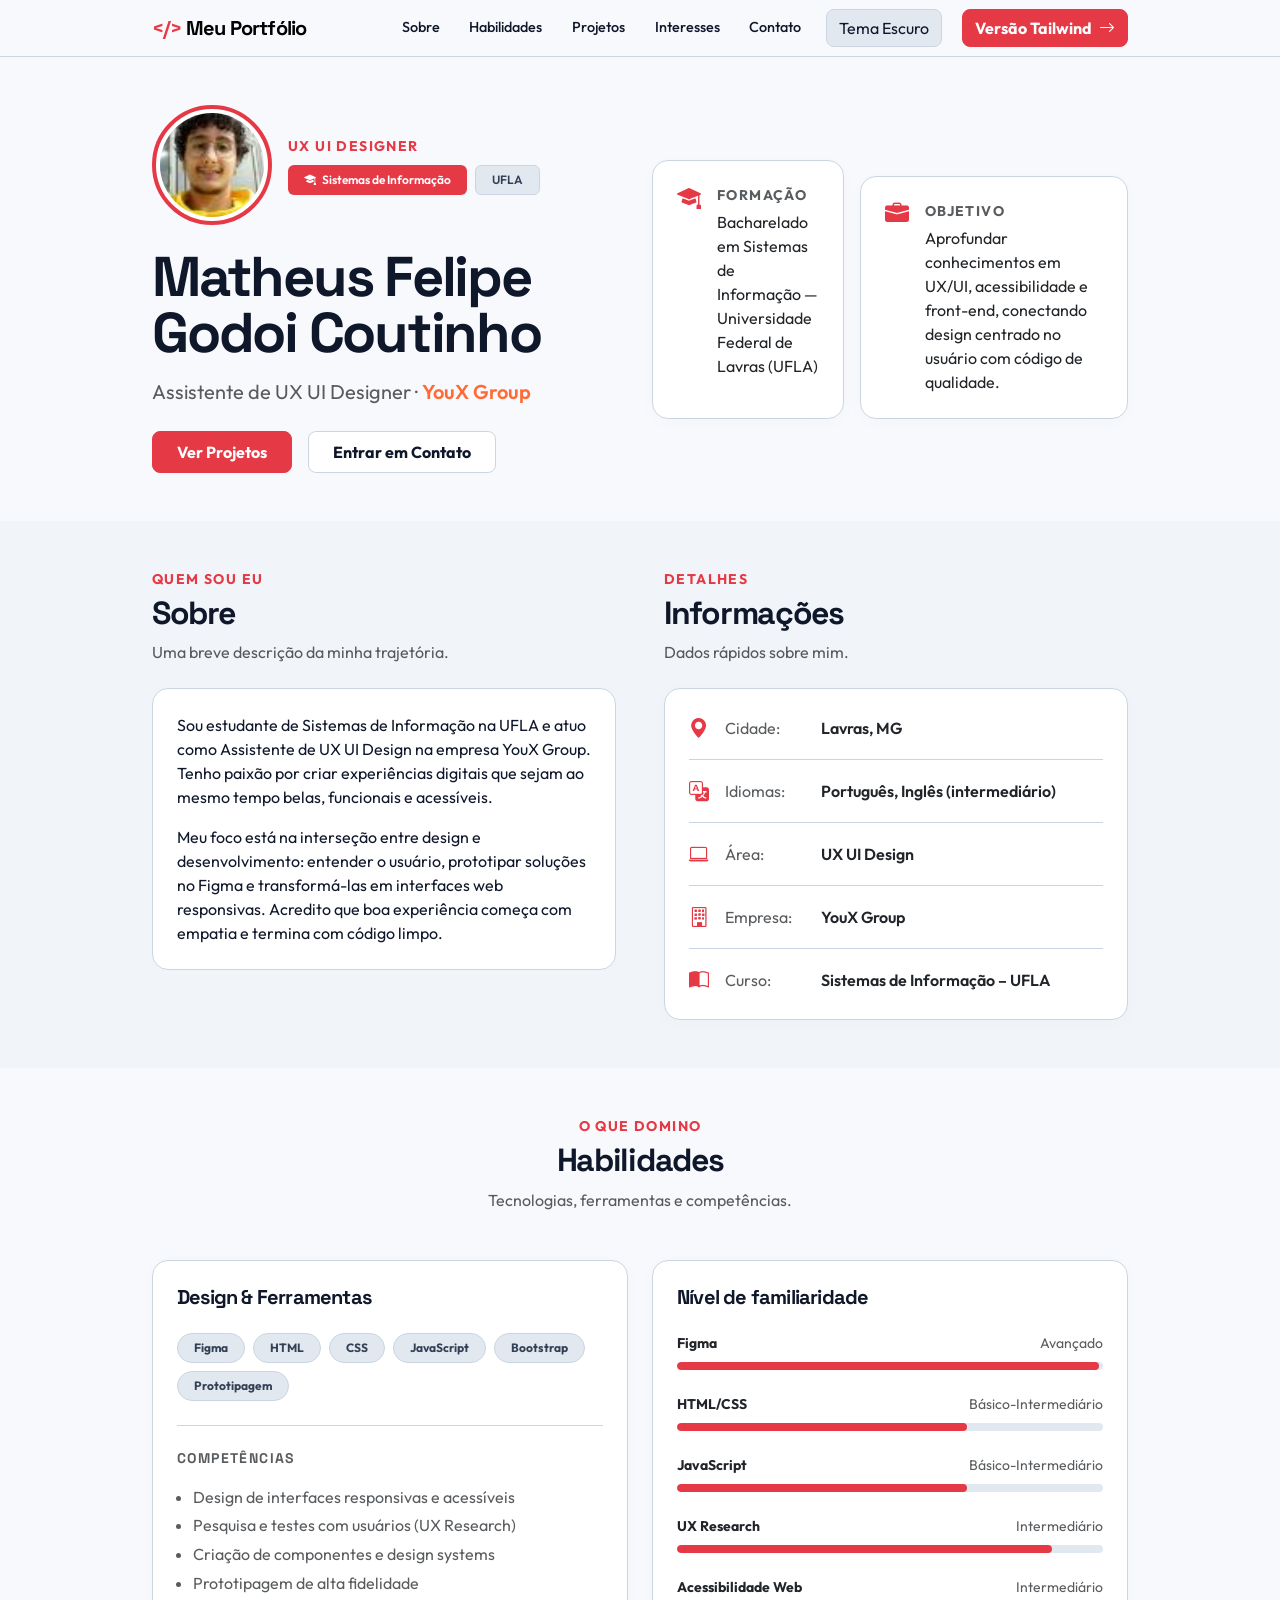
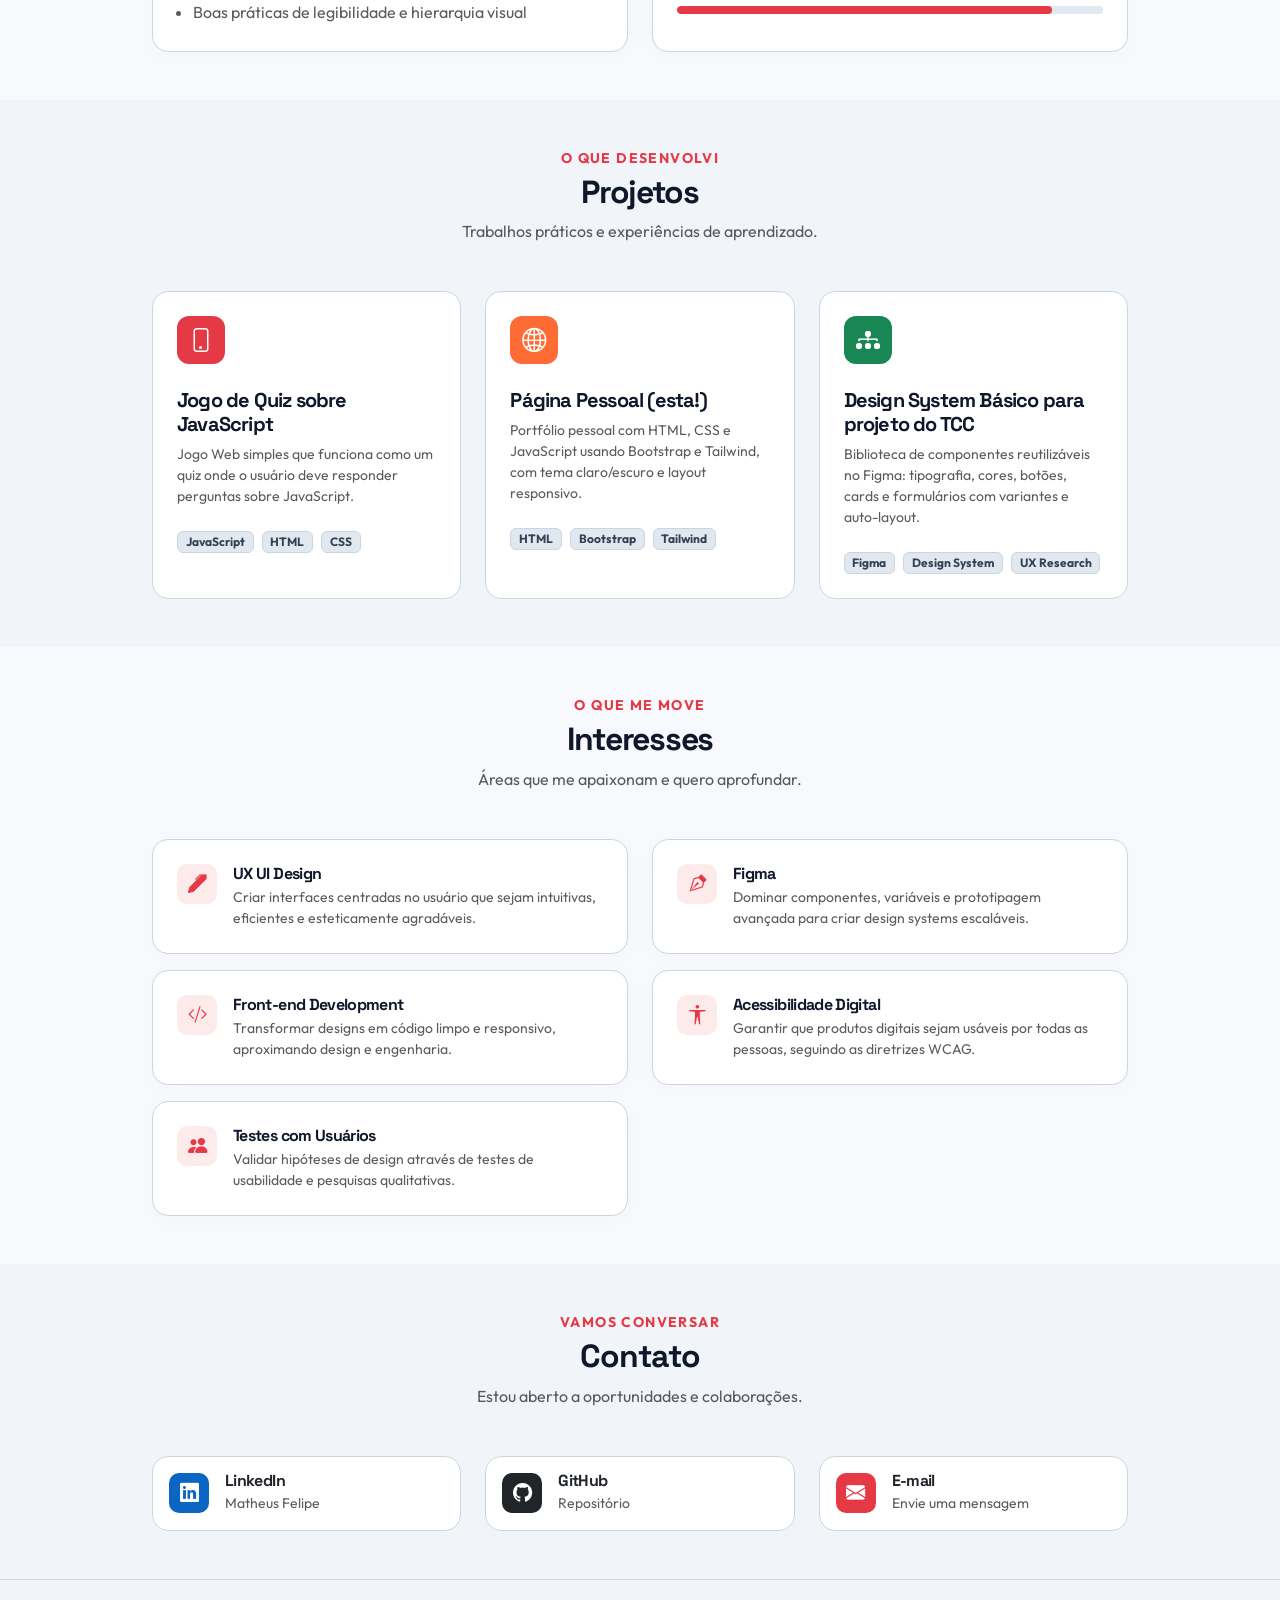
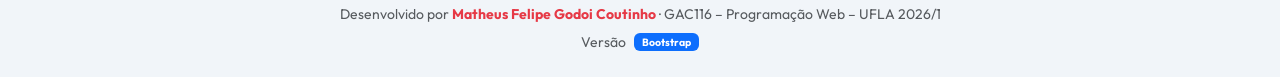
==== bootstrap.html @ 898bd8d2 "Update na organização e estrutura do código update na estruturação para funcionar no github pages" ====
<!DOCTYPE html>
<html lang="pt-BR" data-bs-theme="light">
<head>
  <meta charset="UTF-8">
  <meta name="viewport" content="width=device-width, initial-scale=1.0">
  <title>Matheus Felipe – Portfólio (Bootstrap)</title>
  
  <link rel="preconnect" href="https://fonts.googleapis.com">
  <link rel="preconnect" href="https://fonts.gstatic.com" crossorigin>
  <link href="https://fonts.googleapis.com/css2?family=Outfit:wght@300;400;500;600&family=Space+Grotesk:wght@500;700;800&display=swap" rel="stylesheet">
  
  <link href="https://cdn.jsdelivr.net/npm/bootstrap@5.3.3/dist/css/bootstrap.min.css" rel="stylesheet">
  <link rel="stylesheet" href="https://cdn.jsdelivr.net/npm/bootstrap-icons@1.11.3/font/bootstrap-icons.min.css">
  
  <link rel="stylesheet" href="bootstrap-assets/css/style.css">
</head>
<body>

  <nav class="navbar navbar-expand-lg sticky-top custom-nav backdrop-blur">
    <div class="container max-w-custom">
      <a class="navbar-brand font-display fw-bold" href="#hero">
        <span class="text-accent">&lt;/&gt;</span> Meu Portfólio
      </a>
      
      <button class="navbar-toggler border-0 shadow-none" type="button" data-bs-toggle="collapse" data-bs-target="#navMenu" aria-controls="navMenu" aria-expanded="false" aria-label="Toggle navigation">
        <i class="bi bi-list fs-1 text-body"></i>
      </button>
      
      <div class="collapse navbar-collapse" id="navMenu">
        <ul class="navbar-nav ms-auto align-items-lg-center gap-1 mt-3 mt-lg-0">
          <li class="nav-item"><a class="nav-link custom-nav-link" href="#sobre">Sobre</a></li>
          <li class="nav-item"><a class="nav-link custom-nav-link" href="#habilidades">Habilidades</a></li>
          <li class="nav-item"><a class="nav-link custom-nav-link" href="#projetos">Projetos</a></li>
          <li class="nav-item"><a class="nav-link custom-nav-link" href="#interesses">Interesses</a></li>
          <li class="nav-item"><a class="nav-link custom-nav-link" href="#contato">Contato</a></li>
          
          <li class="nav-item ms-lg-2 my-2 my-lg-0">
            <button id="themeBtn" class="btn btn-theme-toggle w-100 text-start text-lg-center">Alternar Tema</button>
          </li>
          
          <li class="nav-item ms-lg-3">
            <a href="index.html" class="btn btn-accent text-white fw-bold w-100 rounded-3">
              Versão Tailwind <i class="bi bi-arrow-right ms-1"></i>
            </a>
          </li>
        </ul>
      </div>
    </div>
  </nav>

  <section id="hero" class="py-5 pt-lg-5 pb-lg-5 overflow-hidden position-relative">
    <div class="container max-w-custom position-relative z-1">
      <div class="row align-items-center gy-5">
        
        <div class="col-lg-6 fade-in">
          <div class="d-flex align-items-center gap-3 mb-4">
            <div class="avatar-ring overflow-hidden flex-shrink-0">
              <img src="img/avatar.jpg" alt="Foto de Matheus Felipe" class="w-100 h-100 object-fit-cover">
            </div>
            <div>
              <p class="text-accent fw-bold text-uppercase tracking-wide small mb-2">UX UI Designer</p>
              <div class="d-flex flex-wrap gap-2">
                <span class="badge bg-accent text-white px-3 py-2 rounded-2 fw-semibold">
                  <i class="bi bi-mortarboard-fill me-1"></i> Sistemas de Informação
                </span>
                <span class="badge custom-badge px-3 py-2 rounded-2 fw-semibold">UFLA</span>
              </div>
            </div>
          </div>
          
          <h1 class="font-display display-4 fw-bolder lh-1 mb-3">Matheus Felipe<br>Godoi Coutinho</h1>
          <p class="text-muted fs-5 mb-4">
            Assistente de UX UI Designer · <span class="fw-semibold" style="color: #ff6b35;">YouX Group</span>
          </p>
          
          <div class="d-flex flex-wrap gap-3">
            <a href="#projetos" class="btn btn-accent text-white fw-bold px-4 py-2 rounded-3">Ver Projetos</a>
            <a href="#contato" class="btn btn-outline-custom fw-bold px-4 py-2 rounded-3">Entrar em Contato</a>
          </div>
        </div>
        
        <div class="col-lg-6 fade-in" style="transition-delay: 0.15s;">
          <div class="d-flex flex-col gap-3">
            <div class="custom-card p-4 rounded-4">
              <div class="d-flex gap-3 align-items-start">
                <i class="bi bi-mortarboard-fill text-accent fs-4 lh-1"></i>
                <div>
                  <p class="text-muted text-uppercase tracking-wide fw-bold small mb-1">Formação</p>
                  <p class="mb-0 text-body">Bacharelado em Sistemas de Informação — Universidade Federal de Lavras (UFLA)</p>
                </div>
              </div>
            </div>
            <div class="custom-card p-4 rounded-4 mt-3">
              <div class="d-flex gap-3 align-items-start">
                <i class="bi bi-briefcase-fill text-accent fs-4 lh-1"></i>
                <div>
                  <p class="text-muted text-uppercase tracking-wide fw-bold small mb-1">Objetivo</p>
                  <p class="mb-0 text-body">Aprofundar conhecimentos em UX/UI, acessibilidade e front-end, conectando design centrado no usuário com código de qualidade.</p>
                </div>
              </div>
            </div>
          </div>
        </div>
        
      </div>
    </div>
  </section>

  <section id="sobre" class="py-5 custom-bg-alt">
    <div class="container max-w-custom">
      <div class="row gy-5 gx-lg-5">
        
        <div class="col-lg-6 fade-in">
          <span class="text-accent fw-bold text-uppercase tracking-wide small mb-1 d-block">Quem sou eu</span>
          <h2 class="font-display fw-bolder mb-2">Sobre</h2>
          <p class="text-muted mb-4">Uma breve descrição da minha trajetória.</p>
          
          <div class="custom-card-alt p-4 rounded-4">
            <p class="mb-3">Sou estudante de Sistemas de Informação na UFLA e atuo como Assistente de UX UI Design na empresa YouX Group. Tenho paixão por criar experiências digitais que sejam ao mesmo tempo belas, funcionais e acessíveis.</p>
            <p class="mb-0">Meu foco está na interseção entre design e desenvolvimento: entender o usuário, prototipar soluções no Figma e transformá-las em interfaces web responsivas. Acredito que boa experiência começa com empatia e termina com código limpo.</p>
          </div>
        </div>
        
        <div class="col-lg-6 fade-in" style="transition-delay: 0.1s;">
          <span class="text-accent fw-bold text-uppercase tracking-wide small mb-1 d-block">Detalhes</span>
          <h2 class="font-display fw-bolder mb-2">Informações</h2>
          <p class="text-muted mb-4">Dados rápidos sobre mim.</p>
          
          <div class="custom-card p-4 rounded-4">
            <ul class="list-unstyled mb-0 d-flex flex-column gap-3">
              <li class="d-flex align-items-center gap-3 border-bottom custom-border pb-3">
                <i class="bi bi-geo-alt-fill text-accent fs-5"></i>
                <span class="text-muted" style="width: 80px;">Cidade:</span>
                <span class="fw-semibold text-body">Lavras, MG</span>
              </li>
              <li class="d-flex align-items-center gap-3 border-bottom custom-border pb-3">
                <i class="bi bi-translate text-accent fs-5"></i>
                <span class="text-muted" style="width: 80px;">Idiomas:</span>
                <span class="fw-semibold text-body">Português, Inglês (intermediário)</span>
              </li>
              <li class="d-flex align-items-center gap-3 border-bottom custom-border pb-3">
                <i class="bi bi-laptop text-accent fs-5"></i>
                <span class="text-muted" style="width: 80px;">Área:</span>
                <span class="fw-semibold text-body">UX UI Design</span>
              </li>
              <li class="d-flex align-items-center gap-3 border-bottom custom-border pb-3">
                <i class="bi bi-building text-accent fs-5"></i>
                <span class="text-muted" style="width: 80px;">Empresa:</span>
                <span class="fw-semibold text-body">YouX Group</span>
              </li>
              <li class="d-flex align-items-center gap-3">
                <i class="bi bi-book-half text-accent fs-5"></i>
                <span class="text-muted" style="width: 80px;">Curso:</span>
                <span class="fw-semibold text-body">Sistemas de Informação – UFLA</span>
              </li>
            </ul>
          </div>
        </div>
        
      </div>
    </div>
  </section>

  <section id="habilidades" class="py-5">
    <div class="container max-w-custom">
      <div class="text-center mb-5 fade-in">
        <span class="text-accent fw-bold text-uppercase tracking-wide small d-block mb-1">O que domino</span>
        <h2 class="font-display fw-bolder mb-0">Habilidades</h2>
        <p class="text-muted mt-2">Tecnologias, ferramentas e competências.</p>
      </div>
      
      <div class="row gy-4">
        <div class="col-lg-6 fade-in">
          <div class="custom-card p-4 rounded-4 h-100">
            <h5 class="font-display fw-bold mb-4">Design & Ferramentas</h5>
            <div class="d-flex flex-wrap gap-2 mb-4 pb-4 border-bottom custom-border">
              <span class="badge custom-badge rounded-pill px-3 py-2">Figma</span>
              <span class="badge custom-badge rounded-pill px-3 py-2">HTML</span>
              <span class="badge custom-badge rounded-pill px-3 py-2">CSS</span>
              <span class="badge custom-badge rounded-pill px-3 py-2">JavaScript</span>
              <span class="badge custom-badge rounded-pill px-3 py-2">Bootstrap</span>
              <span class="badge custom-badge rounded-pill px-3 py-2">Prototipagem</span>
            </div>
            <h6 class="text-muted text-uppercase tracking-wide fw-bold small mb-3">Competências</h6>
            <ul class="text-muted ps-3 mb-0" style="line-height: 1.8;">
              <li>Design de interfaces responsivas e acessíveis</li>
              <li>Pesquisa e testes com usuários (UX Research)</li>
              <li>Criação de componentes e design systems</li>
              <li>Prototipagem de alta fidelidade</li>
              <li>Boas práticas de legibilidade e hierarquia visual</li>
            </ul>
          </div>
        </div>
        
        <div class="col-lg-6 fade-in" style="transition-delay: 0.1s;">
          <div class="custom-card p-4 rounded-4 h-100">
            <h5 class="font-display fw-bold mb-4">Nível de familiaridade</h5>
            <div class="d-flex flex-column gap-4">
              
              <div>
                <div class="d-flex justify-content-between small mb-2">
                  <span class="fw-bold text-body">Figma</span>
                  <span class="text-muted">Avançado</span>
                </div>
                <div class="progress custom-progress" style="height: 8px;">
                  <div class="progress-bar custom-progress-bar" role="progressbar" data-width="99%" style="width: 0%;"></div>
                </div>
              </div>
              
              <div>
                <div class="d-flex justify-content-between small mb-2">
                  <span class="fw-bold text-body">HTML/CSS</span>
                  <span class="text-muted">Básico-Intermediário</span>
                </div>
                <div class="progress custom-progress" style="height: 8px;">
                  <div class="progress-bar custom-progress-bar" role="progressbar" data-width="68%" style="width: 0%;"></div>
                </div>
              </div>
              
              <div>
                <div class="d-flex justify-content-between small mb-2">
                  <span class="fw-bold text-body">JavaScript</span>
                  <span class="text-muted">Básico-Intermediário</span>
                </div>
                <div class="progress custom-progress" style="height: 8px;">
                  <div class="progress-bar custom-progress-bar" role="progressbar" data-width="68%" style="width: 0%;"></div>
                </div>
              </div>
              
              <div>
                <div class="d-flex justify-content-between small mb-2">
                  <span class="fw-bold text-body">UX Research</span>
                  <span class="text-muted">Intermediário</span>
                </div>
                <div class="progress custom-progress" style="height: 8px;">
                  <div class="progress-bar custom-progress-bar" role="progressbar" data-width="88%" style="width: 0%;"></div>
                </div>
              </div>
              
              <div>
                <div class="d-flex justify-content-between small mb-2">
                  <span class="fw-bold text-body">Acessibilidade Web</span>
                  <span class="text-muted">Intermediário</span>
                </div>
                <div class="progress custom-progress" style="height: 8px;">
                  <div class="progress-bar custom-progress-bar" role="progressbar" data-width="88%" style="width: 0%;"></div>
                </div>
              </div>

            </div>
          </div>
        </div>
      </div>
    </div>
  </section>

  <section id="projetos" class="py-5 custom-bg-alt">
    <div class="container max-w-custom">
      <div class="text-center mb-5 fade-in">
        <span class="text-accent fw-bold text-uppercase tracking-wide small d-block mb-1">O que desenvolvi</span>
        <h2 class="font-display fw-bolder mb-0">Projetos</h2>
        <p class="text-muted mt-2">Trabalhos práticos e experiências de aprendizado.</p>
      </div>
      
      <div class="row gy-4">
        
        <div class="col-md-6 col-lg-4 fade-in">
          <div class="custom-card-alt p-4 rounded-4 h-100 proj-card">
            <div class="icon-box bg-accent text-white mb-4"><i class="bi bi-phone"></i></div>
            <h5 class="font-display fw-bold mb-2">Jogo de Quiz sobre JavaScript</h5>
            <p class="text-muted small mb-4">Jogo Web simples que funciona como um quiz onde o usuário deve responder perguntas sobre JavaScript.</p>
            <div class="d-flex flex-wrap gap-2 mt-auto">
              <span class="badge custom-badge">JavaScript</span>
              <span class="badge custom-badge">HTML</span>
              <span class="badge custom-badge">CSS</span>
            </div>
          </div>
        </div>
        
        <div class="col-md-6 col-lg-4 fade-in" style="transition-delay: 0.1s;">
          <div class="custom-card-alt p-4 rounded-4 h-100 proj-card" style="--card-hover-border: #ff6b35;">
            <div class="icon-box text-white mb-4" style="background:#ff6b35;"><i class="bi bi-globe2"></i></div>
            <h5 class="font-display fw-bold mb-2">Página Pessoal (esta!)</h5>
            <p class="text-muted small mb-4">Portfólio pessoal com HTML, CSS e JavaScript usando Bootstrap e Tailwind, com tema claro/escuro e layout responsivo.</p>
            <div class="d-flex flex-wrap gap-2 mt-auto">
              <span class="badge custom-badge">HTML</span>
              <span class="badge custom-badge">Bootstrap</span>
              <span class="badge custom-badge">Tailwind</span>
            </div>
          </div>
        </div>
        
        <div class="col-md-6 col-lg-4 fade-in" style="transition-delay: 0.2s;">
          <div class="custom-card-alt p-4 rounded-4 h-100 proj-card" style="--card-hover-border: #198754;">
            <div class="icon-box text-white mb-4" style="background:#198754;"><i class="bi bi-diagram-3-fill"></i></div>
            <h5 class="font-display fw-bold mb-2">Design System Básico para projeto do TCC</h5>
            <p class="text-muted small mb-4">Biblioteca de componentes reutilizáveis no Figma: tipografia, cores, botões, cards e formulários com variantes e auto-layout.</p>
            <div class="d-flex flex-wrap gap-2 mt-auto">
              <span class="badge custom-badge">Figma</span>
              <span class="badge custom-badge">Design System</span>
              <span class="badge custom-badge">UX Research</span>
            </div>
          </div>
        </div>

      </div>
    </div>
  </section>

  <section id="interesses" class="py-5">
    <div class="container max-w-custom">
      <div class="text-center mb-5 fade-in">
        <span class="text-accent fw-bold text-uppercase tracking-wide small d-block mb-1">O que me move</span>
        <h2 class="font-display fw-bolder mb-0">Interesses</h2>
        <p class="text-muted mt-2">Áreas que me apaixonam e quero aprofundar.</p>
      </div>
      
      <div class="row gy-3">
        <div class="col-md-6 fade-in">
          <div class="custom-card p-3 p-md-4 rounded-4 d-flex gap-3 align-items-start proj-card">
            <div class="icon-box-sm bg-custom-light text-accent flex-shrink-0"><i class="bi bi-pen-fill"></i></div>
            <div>
              <h6 class="font-display fw-bold mb-1">UX UI Design</h6>
              <p class="text-muted small mb-0">Criar interfaces centradas no usuário que sejam intuitivas, eficientes e esteticamente agradáveis.</p>
            </div>
          </div>
        </div>
        
        <div class="col-md-6 fade-in" style="transition-delay: 0.1s;">
          <div class="custom-card p-3 p-md-4 rounded-4 d-flex gap-3 align-items-start proj-card">
            <div class="icon-box-sm bg-custom-light text-accent flex-shrink-0"><i class="bi bi-vector-pen"></i></div>
            <div>
              <h6 class="font-display fw-bold mb-1">Figma</h6>
              <p class="text-muted small mb-0">Dominar componentes, variáveis e prototipagem avançada para criar design systems escaláveis.</p>
            </div>
          </div>
        </div>
        
        <div class="col-md-6 fade-in" style="transition-delay: 0.15s;">
          <div class="custom-card p-3 p-md-4 rounded-4 d-flex gap-3 align-items-start proj-card">
            <div class="icon-box-sm bg-custom-light text-accent flex-shrink-0"><i class="bi bi-code-slash"></i></div>
            <div>
              <h6 class="font-display fw-bold mb-1">Front-end Development</h6>
              <p class="text-muted small mb-0">Transformar designs em código limpo e responsivo, aproximando design e engenharia.</p>
            </div>
          </div>
        </div>
        
        <div class="col-md-6 fade-in" style="transition-delay: 0.2s;">
          <div class="custom-card p-3 p-md-4 rounded-4 d-flex gap-3 align-items-start proj-card">
            <div class="icon-box-sm bg-custom-light text-accent flex-shrink-0"><i class="bi bi-universal-access"></i></div>
            <div>
              <h6 class="font-display fw-bold mb-1">Acessibilidade Digital</h6>
              <p class="text-muted small mb-0">Garantir que produtos digitais sejam usáveis por todas as pessoas, seguindo as diretrizes WCAG.</p>
            </div>
          </div>
        </div>
        
        <div class="col-md-6 fade-in" style="transition-delay: 0.25s;">
          <div class="custom-card p-3 p-md-4 rounded-4 d-flex gap-3 align-items-start proj-card">
            <div class="icon-box-sm bg-custom-light text-accent flex-shrink-0"><i class="bi bi-people-fill"></i></div>
            <div>
              <h6 class="font-display fw-bold mb-1">Testes com Usuários</h6>
              <p class="text-muted small mb-0">Validar hipóteses de design através de testes de usabilidade e pesquisas qualitativas.</p>
            </div>
          </div>
        </div>
      </div>
    </div>
  </section>

  <section id="contato" class="py-5 custom-bg-alt">
    <div class="container max-w-custom">
      <div class="text-center mb-5 fade-in">
        <span class="text-accent fw-bold text-uppercase tracking-wide small d-block mb-1">Vamos conversar</span>
        <h2 class="font-display fw-bolder mb-0">Contato</h2>
        <p class="text-muted mt-2">Estou aberto a oportunidades e colaborações.</p>
      </div>
      
      <div class="row justify-content-center gy-3">
        <div class="col-md-4 fade-in">
          <a href="https://www.linkedin.com/in/matheus-felipe-godoi-coutinho" target="_blank" class="text-decoration-none custom-card-alt p-3 rounded-4 d-flex align-items-center gap-3 proj-card d-block">
            <div class="icon-box-sm text-white flex-shrink-0" style="background:#0a66c2;"><i class="bi bi-linkedin"></i></div>
            <div>
              <p class="font-display fw-bold text-body mb-0 lh-1">LinkedIn</p>
              <p class="text-muted small mb-0 mt-1">Matheus Felipe</p>
            </div>
          </a>
        </div>
        
        <div class="col-md-4 fade-in" style="transition-delay: 0.1s;">
          <a href="https://github.com/matheusfgcz" target="_blank" class="text-decoration-none custom-card-alt p-3 rounded-4 d-flex align-items-center gap-3 proj-card d-block">
            <div class="icon-box-sm text-white flex-shrink-0 bg-dark"><i class="bi bi-github"></i></div>
            <div>
              <p class="font-display fw-bold text-body mb-0 lh-1">GitHub</p>
              <p class="text-muted small mb-0 mt-1">Repositório</p>
            </div>
          </a>
        </div>
        
        <div class="col-md-4 fade-in" style="transition-delay: 0.2s;">
          <a href="mailto:matheus.coutinho@estudante.ufla.com" class="text-decoration-none custom-card-alt p-3 rounded-4 d-flex align-items-center gap-3 proj-card d-block">
            <div class="icon-box-sm bg-accent text-white flex-shrink-0"><i class="bi bi-envelope-fill"></i></div>
            <div>
              <p class="font-display fw-bold text-body mb-0 lh-1">E-mail</p>
              <p class="text-muted small mb-0 mt-1">Envie uma mensagem</p>
            </div>
          </a>
        </div>
      </div>
    </div>
  </section>

  <footer class="py-4 border-top custom-border text-center custom-bg-alt">
    <div class="container">
      <p class="text-muted small mb-1">
        Desenvolvido por <strong class="text-accent">Matheus Felipe Godoi Coutinho</strong> · GAC116 – Programação Web – UFLA 2026/1
      </p>
      <p class="text-muted small d-inline-flex align-items-center gap-2 mb-0">
        Versão <span class="badge bg-primary px-2 rounded-2">Bootstrap</span>
      </p>
    </div>
  </footer>

  <script src="https://cdn.jsdelivr.net/npm/bootstrap@5.3.3/dist/js/bootstrap.bundle.min.js"></script>
  <script src="bootstrap-assets/js/main.js"></script>
</body>
</html>
---- bootstrap-assets/css/style.css ----
:root,
[data-bs-theme="light"] {
  --bs-body-font-family: 'Outfit', sans-serif;
  --bs-body-bg: #f8f9fc;
  --bs-body-color: #0f172a;
  
  --color-accent: #e63946; 
  --color-accent-rgb: 230, 57, 70;
  
  --bg-card: #ffffff;
  --bg-card-alt: #f1f5f9;
  --border-color: #cbd5e1;
  --badge-bg: #e2e8f0;
  --badge-text: #334155;
  --nav-bg: rgba(248, 249, 252, 0.9);
}

[data-bs-theme="dark"] {
  --bs-body-bg: #0a0a0b; 
  --bs-body-color: #f8fafc;
  
  --bg-card: #141415;
  --bg-card-alt: #1a1a1c;
  --border-color: #27272a;
  --badge-bg: #27272a;
  --badge-text: #e2e8f0;
  --nav-bg: rgba(10, 10, 11, 0.9);
}

body {
  font-family: var(--bs-body-font-family);
  scroll-behavior: smooth;
}

h1, h2, h3, h4, h5, h6, .font-display {
  font-family: 'Space Grotesk', sans-serif;
  letter-spacing: -0.04em;
}

.tracking-wide { letter-spacing: 0.1em; }

.text-accent { color: var(--color-accent) !important; }
.bg-accent { background-color: var(--color-accent) !important; }
.custom-bg-alt { background-color: var(--bg-card-alt); }
.custom-border { border-color: var(--border-color) !important; }
.bg-custom-light { background-color: rgba(var(--color-accent-rgb), 0.1); }

.max-w-custom { max-width: 1000px; }

.custom-card {
  background-color: var(--bg-card);
  border: 1px solid var(--border-color);
  box-shadow: 0 4px 20px rgba(0, 0, 0, 0.02);
}

.custom-card-alt {
  background-color: var(--bg-card);
  border: 1px solid var(--border-color);
}

.custom-badge {
  background-color: var(--badge-bg);
  color: var(--badge-text);
  border: 1px solid var(--border-color);
}

.backdrop-blur { backdrop-filter: blur(12px); }
.custom-nav {
  background-color: var(--nav-bg);
  border-bottom: 1px solid var(--border-color);
}

.custom-nav-link {
  color: var(--bs-body-color);
  font-weight: 500;
  font-size: 0.9rem;
  border-radius: 8px;
  padding: 0.4rem 0.8rem !important;
  transition: all 0.2s;
}

.custom-nav-link:hover {
  background-color: var(--badge-bg);
  color: var(--color-accent);
}

.btn-theme-toggle {
  background-color: var(--badge-bg);
  color: var(--bs-body-color);
  border: 1px solid var(--border-color);
  border-radius: 8px;
}
.btn-theme-toggle:hover {
  background-color: var(--bg-card-alt);
}

.btn-accent {
  background-color: var(--color-accent);
  border: 1px solid var(--color-accent);
  transition: transform 0.2s, box-shadow 0.2s;
}
.btn-accent:hover {
  background-color: #d90429;
  border-color: #d90429;
  color: #fff;
  transform: translateY(-2px);
  box-shadow: 0 8px 15px rgba(230, 57, 70, 0.3);
}

.btn-outline-custom {
  color: var(--bs-body-color);
  border: 1px solid var(--border-color);
  background: var(--bg-card);
}
.btn-outline-custom:hover {
  border-color: var(--color-accent);
  color: var(--color-accent);
  background: transparent;
}

.avatar-ring {
  width: 120px;
  height: 120px;
  border-radius: 50%;
  border: 4px solid var(--color-accent);
  padding: 4px;
  background-color: var(--bg-card);
}
.avatar-ring img {
  border-radius: 50%;
}

.icon-box {
  width: 48px;
  height: 48px;
  border-radius: 12px;
  display: flex;
  align-items: center;
  justify-content: center;
  font-size: 1.5rem;
}
.icon-box-sm {
  width: 40px;
  height: 40px;
  border-radius: 10px;
  display: flex;
  align-items: center;
  justify-content: center;
  font-size: 1.2rem;
}

.proj-card {
  --card-hover-border: var(--color-accent);
  transition: transform 0.3s cubic-bezier(0.4, 0, 0.2, 1), border-color 0.3s;
}
.proj-card:hover {
  transform: translateY(-5px);
  border-color: var(--card-hover-border);
}

.fade-in {
  opacity: 0;
  transform: translateY(20px);
  transition: opacity 0.7s ease-out, transform 0.7s ease-out;
}
.fade-in.visible {
  opacity: 1;
  transform: none;
}

.custom-progress {
  background-color: var(--badge-bg);
  border-radius: 10px;
  overflow: hidden;
}
.custom-progress-bar {
  background-color: var(--color-accent);
  border-radius: 10px;
  transition: width 1.2s cubic-bezier(0.4, 0, 0.2, 1);
}
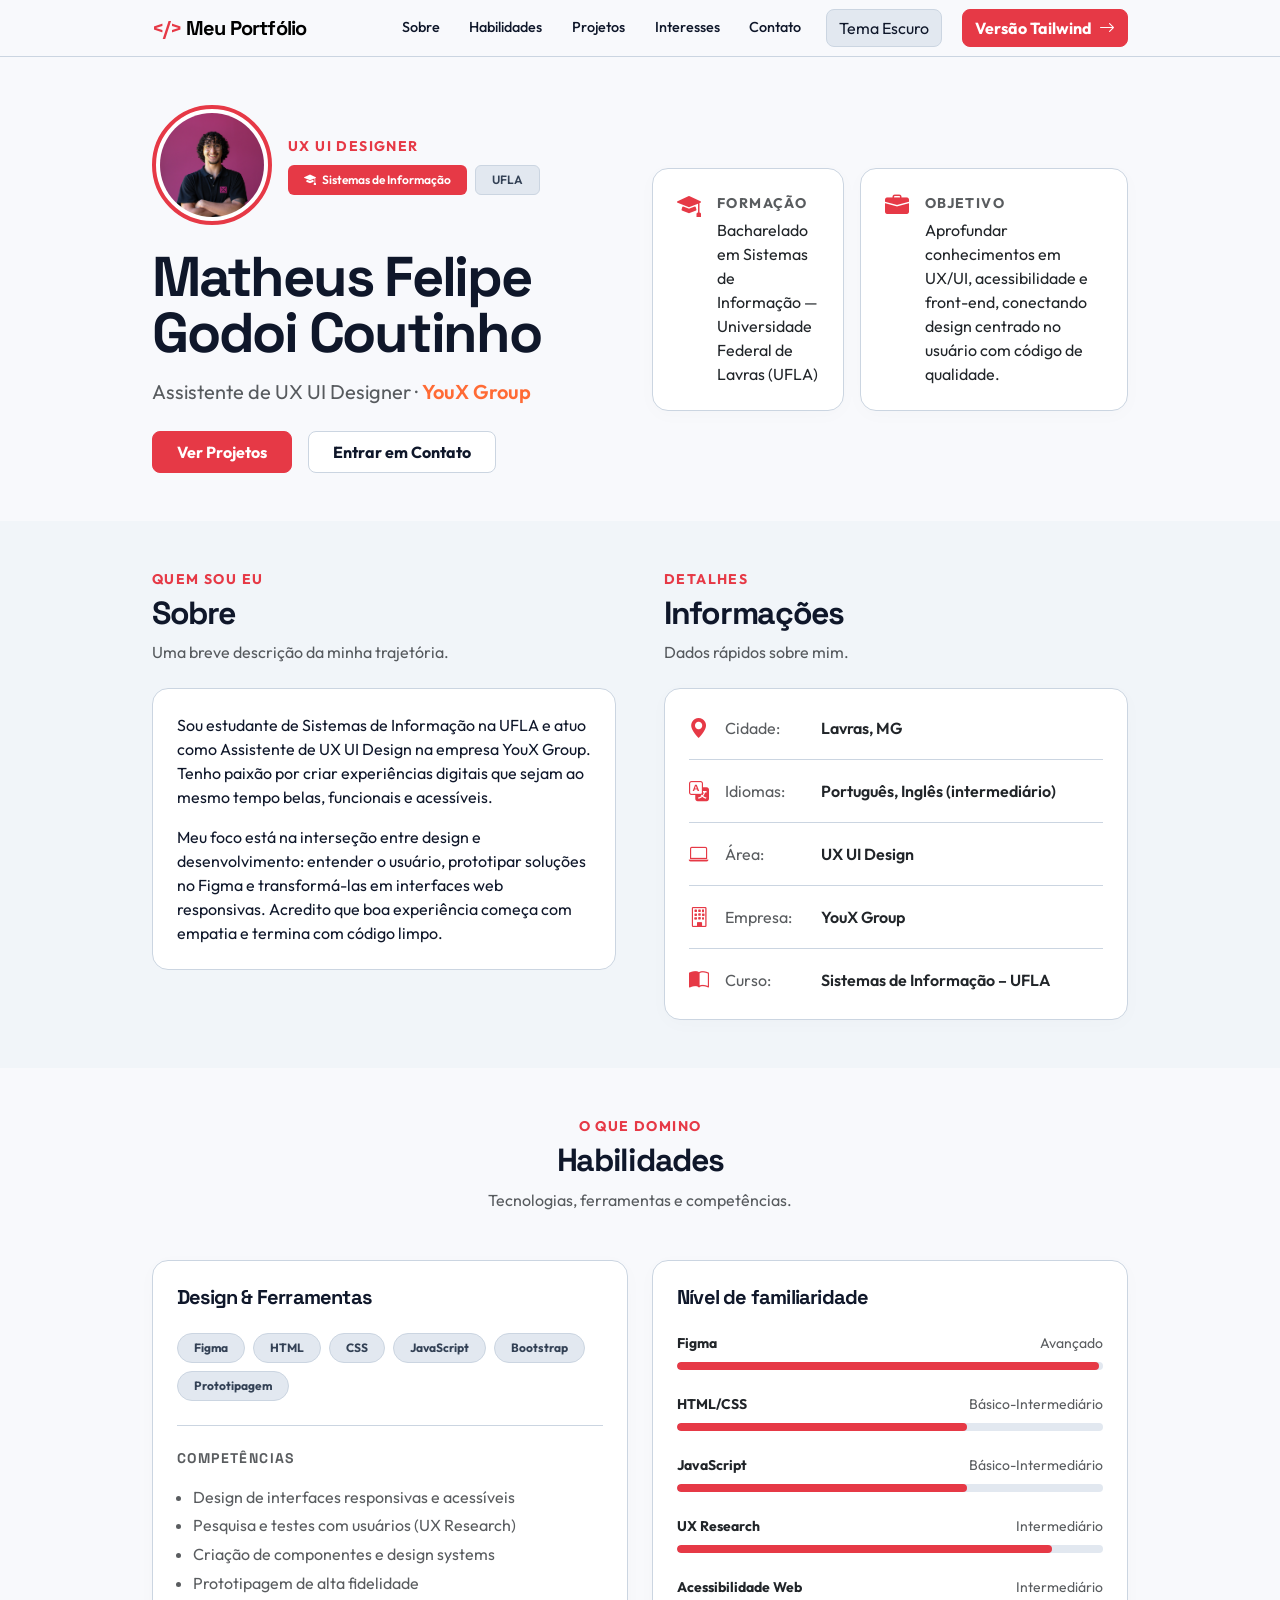
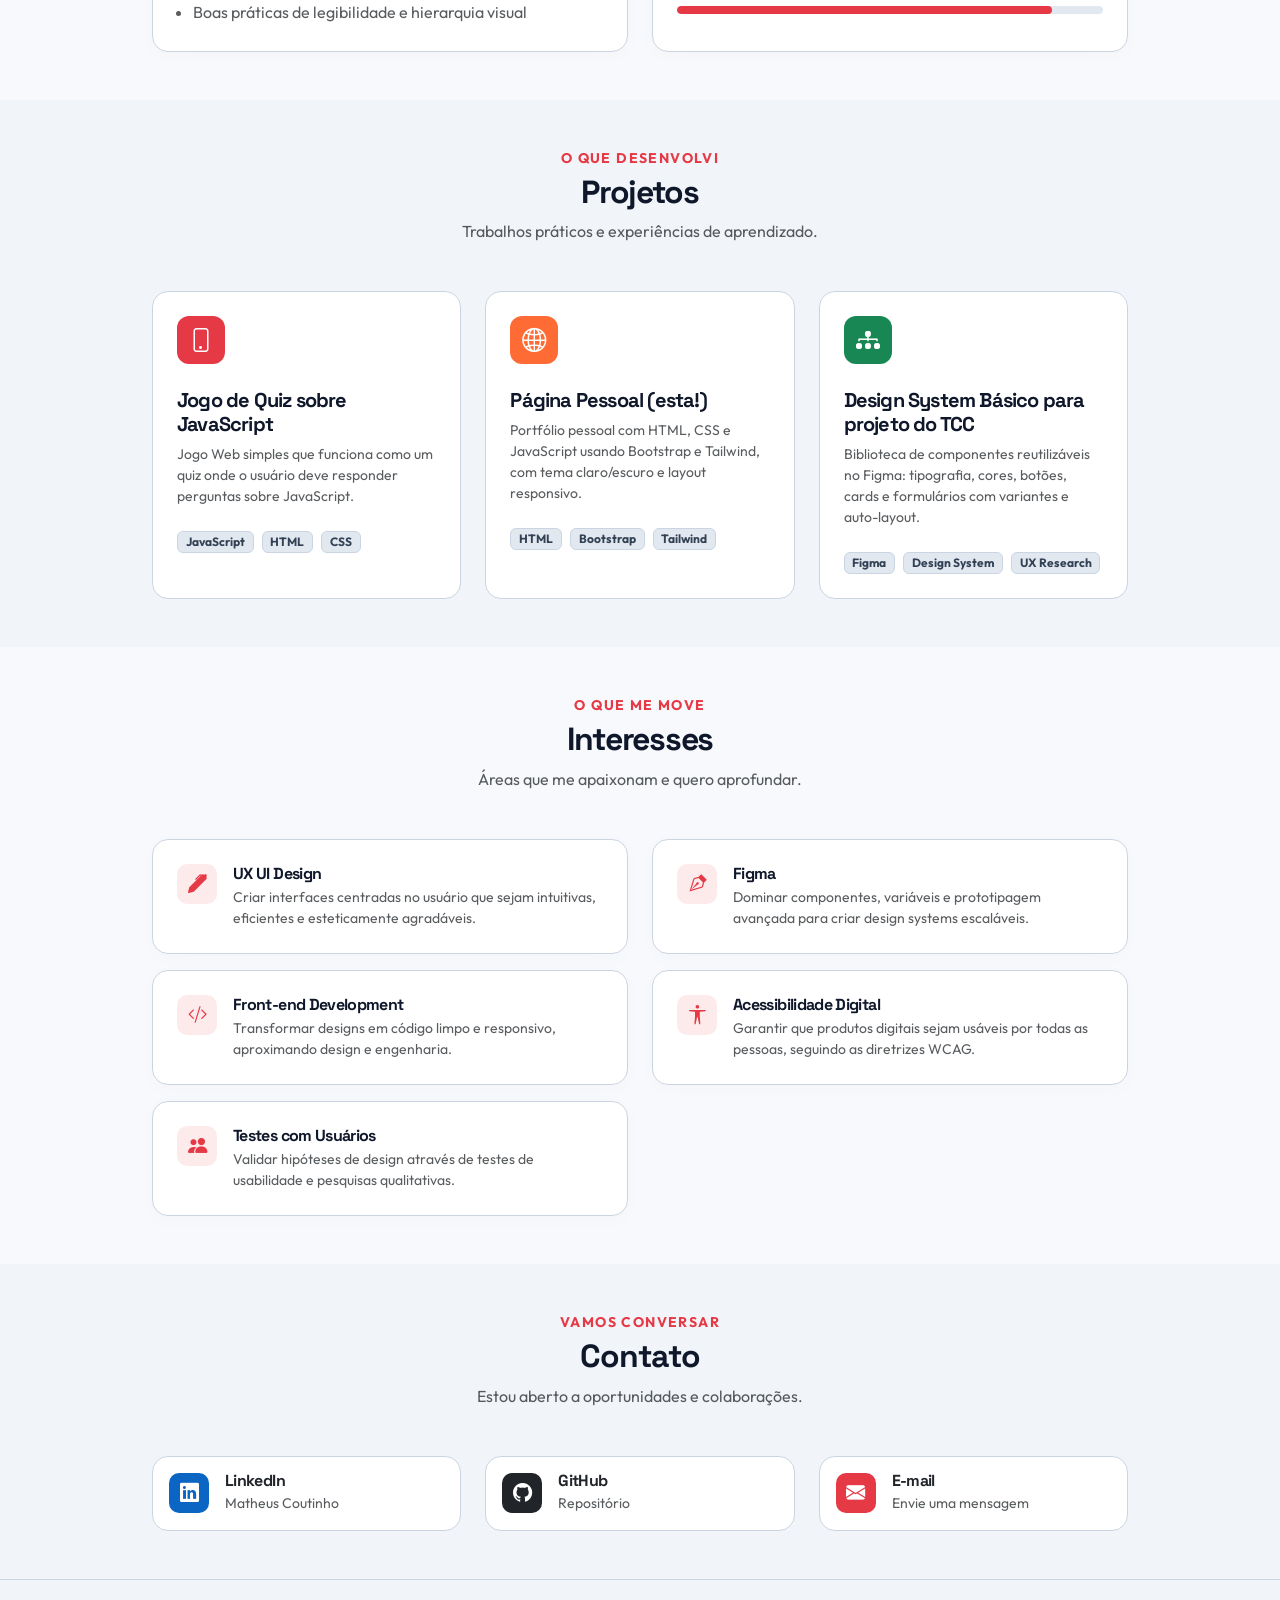
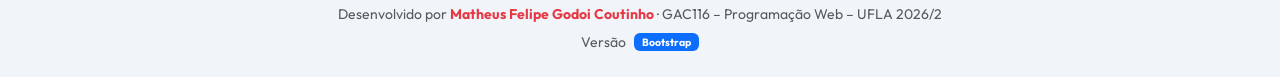
==== commit 0aa7dd77: "Page Improvements" ====
--- a/bootstrap.html
+++ b/bootstrap.html
@@ -80,8 +80,8 @@
         </div>
         
         <div class="col-lg-6 fade-in" style="transition-delay: 0.15s;">
-          <div class="d-flex flex-col gap-3">
-            <div class="custom-card p-4 rounded-4">
+          <div class="d-flex gap-3">
+            <div class="custom-card flex-fill p-4 rounded-4">
               <div class="d-flex gap-3 align-items-start">
                 <i class="bi bi-mortarboard-fill text-accent fs-4 lh-1"></i>
                 <div>
@@ -90,7 +90,7 @@
                 </div>
               </div>
             </div>
-            <div class="custom-card p-4 rounded-4 mt-3">
+            <div class="custom-card flex-fill p-4 rounded-4">
               <div class="d-flex gap-3 align-items-start">
                 <i class="bi bi-briefcase-fill text-accent fs-4 lh-1"></i>
                 <div>
@@ -383,7 +383,7 @@
             <div class="icon-box-sm text-white flex-shrink-0" style="background:#0a66c2;"><i class="bi bi-linkedin"></i></div>
             <div>
               <p class="font-display fw-bold text-body mb-0 lh-1">LinkedIn</p>
-              <p class="text-muted small mb-0 mt-1">Matheus Felipe</p>
+              <p class="text-muted small mb-0 mt-1">Matheus Coutinho</p>
             </div>
           </a>
         </div>
@@ -414,7 +414,7 @@
   <footer class="py-4 border-top custom-border text-center custom-bg-alt">
     <div class="container">
       <p class="text-muted small mb-1">
-        Desenvolvido por <strong class="text-accent">Matheus Felipe Godoi Coutinho</strong> · GAC116 – Programação Web – UFLA 2026/1
+        Desenvolvido por <strong class="text-accent">Matheus Felipe Godoi Coutinho</strong> · GAC116 – Programação Web – UFLA 2026/2
       </p>
       <p class="text-muted small d-inline-flex align-items-center gap-2 mb-0">
         Versão <span class="badge bg-primary px-2 rounded-2">Bootstrap</span>
